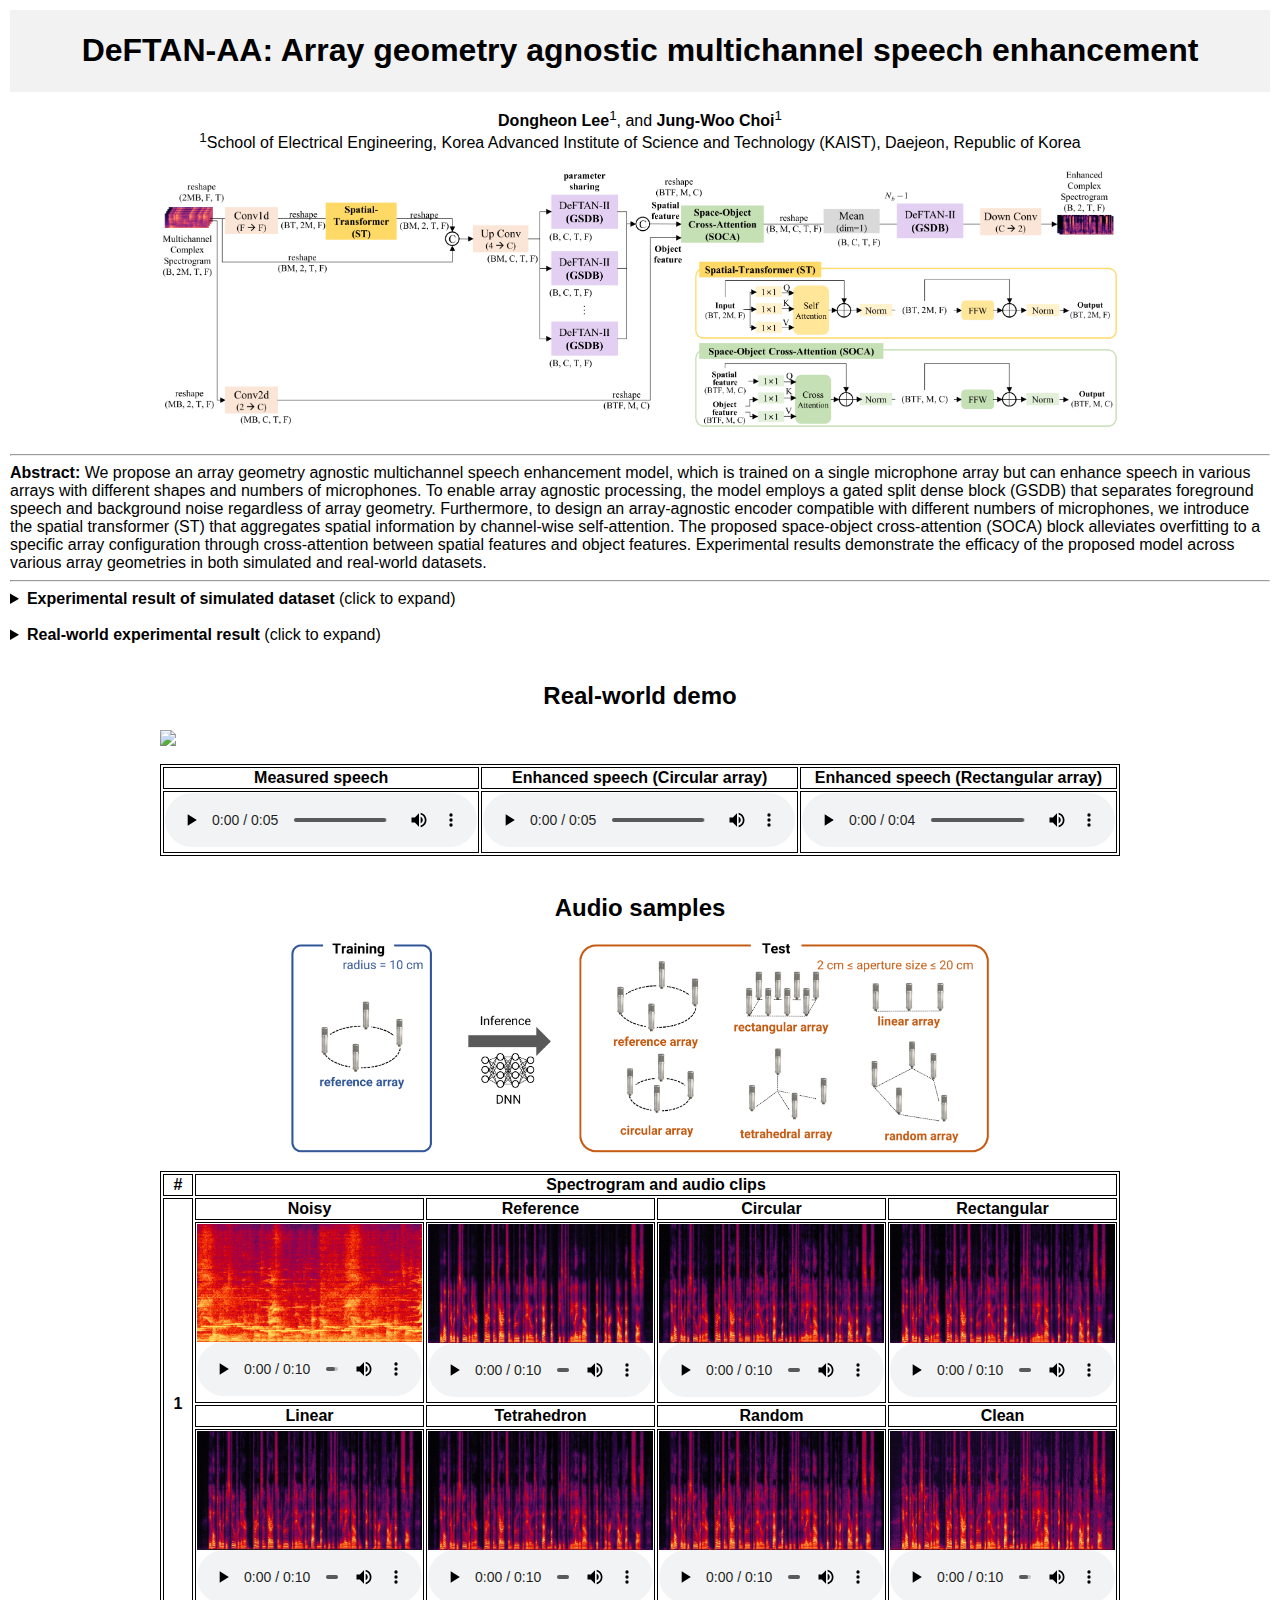
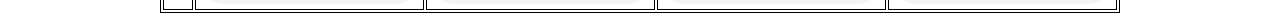
==== index.html @ da5bdc63 "Update index.html" ====
<!DOCTYPE html>
<html lang="en">

<head>
    <meta charset="UTF-8">
    <meta name="viewport" content="width=device-width, initial-scale=1.0">
    <title>Array geometry agnostic multichannel speech enhancement</title>
    <style>
        body {
            font-family: 'Arial', sans-serif;
            margin: 10px;
        }
        header {
            text-align: center;
            padding: 1px;
            background-color: #f2f2f2;
        }
        .paper_figure img {
            width: 960px;
            display: block;
            margin: auto;
        }
        .result_table img {
            width: 960px;
            display: block;
            margin: auto;
        }
        .real_experiment img {
            width: 960px;
            display: block;
            margin: auto;
        }
        .demo img {
            width: 960px;
            display: block;
            margin: auto;
        }
        .simulated img {
            width: 720px;
            display: block;
            margin: auto;
        }
        .spectrogram img {
            height: 120px;
            display: block;
            margin: 0 auto;
        }
        .sample_imag img {
            width: 225px;
            display: block;
            margin: 0 auto;
        }
        .audio-control {
            text-align: center;
        }
    </style>
</head>

<body>
    <center>
        <header>
            <h1>DeFTAN-AA: Array geometry agnostic <be> multichannel speech enhancement</h1>
        </header>
        <p>
            <b>Dongheon Lee</b><sup>1</sup>, and <b>Jung-Woo Choi</b><sup>1</sup><br>
            <sup>1</sup>School of Electrical Engineering, Korea Advanced Institute of Science and Technology (KAIST),
            Daejeon, Republic of Korea
        </p>
    </center>
    <left>
        <tr>
            <td>
                <div class="paper_figure">
                    <img src="src/fig/overview.png" alt="overview"><br>
                </div>

                <hr>
                <b>Abstract:</b> We propose an array geometry agnostic multichannel speech enhancement model, which is trained on a single microphone array but can enhance speech in various arrays with different shapes and numbers of microphones. To enable array agnostic processing, the model employs a gated split dense block (GSDB) that separates foreground speech and background noise regardless of array geometry. Furthermore, to design an array-agnostic encoder compatible with different numbers of microphones, we introduce the spatial transformer (ST) that aggregates spatial information by channel-wise self-attention. The proposed space-object cross-attention (SOCA) block alleviates overfitting to a specific array configuration through cross-attention between spatial features and object features. Experimental results demonstrate the efficacy of the proposed model across various array geometries in both simulated and real-world datasets.                     <br>

                <hr>
                <details>
                <br>
                <summary><strong>Experimental result of simulated dataset</strong> (click to expand) </summary>
                <div class="result_table">
                    <img src = "src/fig/sim_results.PNG"> <br>
                </div>
                </details>
                <br>
                
                <details>
                <br>
                <summary><strong>Real-world experimental result</strong> (click to expand) </summary>
                <div class="real_experiment">
                    <img src = "src/fig/Real_exp.png"> <br>
                </div>
                </details>
            </td>
        </tr>
    </left>
    <center>
        <tr>
            <td>
                <br>
                <h2>Real-world demo</h2>
                <div class="demo">
                    <img src = "src/fig/Demo.png"> <br>
                    <table style="width: 960px; max-width: 100%; border: 1px solid black;">
                        <tr>
                            <th style="border: 1px solid black; width: 320px;">Measured speech</th>
                            <th style="border: 1px solid black; width: 320px;">Enhanced speech (Circular array)</th>
                            <th style="border: 1px solid black; width: 320px;">Enhanced speech (Rectangular array)</th>
                        </tr>
                        <tr>
                            <td style="text-align: center; border: 1px solid black;"><audio controls style="width: 100%;"><source src="src/audio/real/real_noisy.wav" type="audio/wav"></audio></td>
                            <td style="text-align: center; border: 1px solid black;"><audio controls style="width: 100%;"><source src="src/audio/real/enhanced_circular.wav" type="audio/wav"></audio></td>
                            <td style="text-align: center; border: 1px solid black;"><audio controls style="width: 100%;"><source src="src/audio/real/enhanced_rectangular.wav" type="audio/wav"></audio></td>
                        </tr>
                    </table>
                </div>
                <br>
                <h2>Audio samples</h2>
                <div class="simulated">
                    <img src = "src/fig/Dataset.png"> <br>
                    <table style="width: 960px; max-width: 100%; border: 1px solid black;">
                        <tr>
                            <th style="border: 1px solid black; width: 60px;">#</th>
                            <th style="border: 1px solid black; width: 225px;" colspan="4">Spectrogram and audio clips</th>                           
                        </tr>
                        <tr>
                            <th style="border: 1px solid black; width: 60px;" rowspan="4">1</th>
                            <th style="border: 1px solid black; width: 225px;">Noisy</th>
                            <th style="border: 1px solid black; width: 225px;">Reference</th>
                            <th style="border: 1px solid black; width: 225px;">Circular</th>
                            <th style="border: 1px solid black; width: 225px;">Rectangular</th>
                        </tr>
                        <tr>
                            <td style="text-align: center; border: 1px solid black;"><div class="sample_imag"><img src="src/fig/clip1/noisy_audio_reference.PNG"><audio controls style="width: 100%;"><source src="src/audio/clip1/noisy_audio_reference.wav" type="audio/wav"></audio></div></td>
                            <td style="text-align: center; border: 1px solid black;"><div class="sample_imag"><img src="src/fig/clip1/noisy_audio_reference_enhanced.PNG"><audio controls style="width: 100%;"><source src="src/audio/clip1/noisy_audio_reference_enhanced.wav" type="audio/wav"></audio></div></td>
                            <td style="text-align: center; border: 1px solid black;"><div class="sample_imag"><img src="src/fig/clip1/noisy_audio_circular_enhanced.PNG"><audio controls style="width: 100%;"><source src="src/audio/clip1/noisy_audio_circular_enhanced.wav" type="audio/wav"></audio></div></td>
                            <td style="text-align: center; border: 1px solid black;"><div class="sample_imag"><img src="src/fig/clip1/noisy_audio_rectangular_enhanced.PNG"><audio controls style="width: 100%;"><source src="src/audio/clip1/noisy_audio_rectangular_enhanced.wav" type="audio/wav"></audio></div></td>
                        </tr>
                        <tr>
                            <th style="border: 1px solid black; width: 225px;">Linear</th>
                            <th style="border: 1px solid black; width: 225px;">Tetrahedron</th>
                            <th style="border: 1px solid black; width: 225px;">Random</th>
                            <th style="border: 1px solid black; width: 225px;">Clean</th>
                        </tr>
                        <tr>
                            <td style="text-align: center; border: 1px solid black;"><div class="sample_imag"><img src="src/fig/clip1/noisy_audio_linear_enhanced.PNG"><audio controls style="width: 100%;"><source src="src/audio/clip1/noisy_audio_linear_enhanced.wav" type="audio/wav"></audio></div></td>
                            <td style="text-align: center; border: 1px solid black;"><div class="sample_imag"><img src="src/fig/clip1/noisy_audio_tetrahedron_enhanced.PNG"><audio controls style="width: 100%;"><source src="src/audio/clip1/noisy_audio_tetrahedron_enhanced.wav" type="audio/wav"></audio></div></td>
                            <td style="text-align: center; border: 1px solid black;"><div class="sample_imag"><img src="src/fig/clip1/noisy_audio_random_enhanced.PNG"><audio controls style="width: 100%;"><source src="src/audio/clip1/noisy_audio_random_enhanced.wav" type="audio/wav"></audio></div></td>
                            <td style="text-align: center; border: 1px solid black;"><div class="sample_imag"><img src="src/fig/clip1/clean_audio.PNG"><audio controls style="width: 100%;"><source src="src/audio/clip1/clean_audio.wav" type="audio/wav"></audio></div></td>
                        </tr>
                    </table>
                </div>
            </td>
        </tr>
    </center>
</body>

</html>
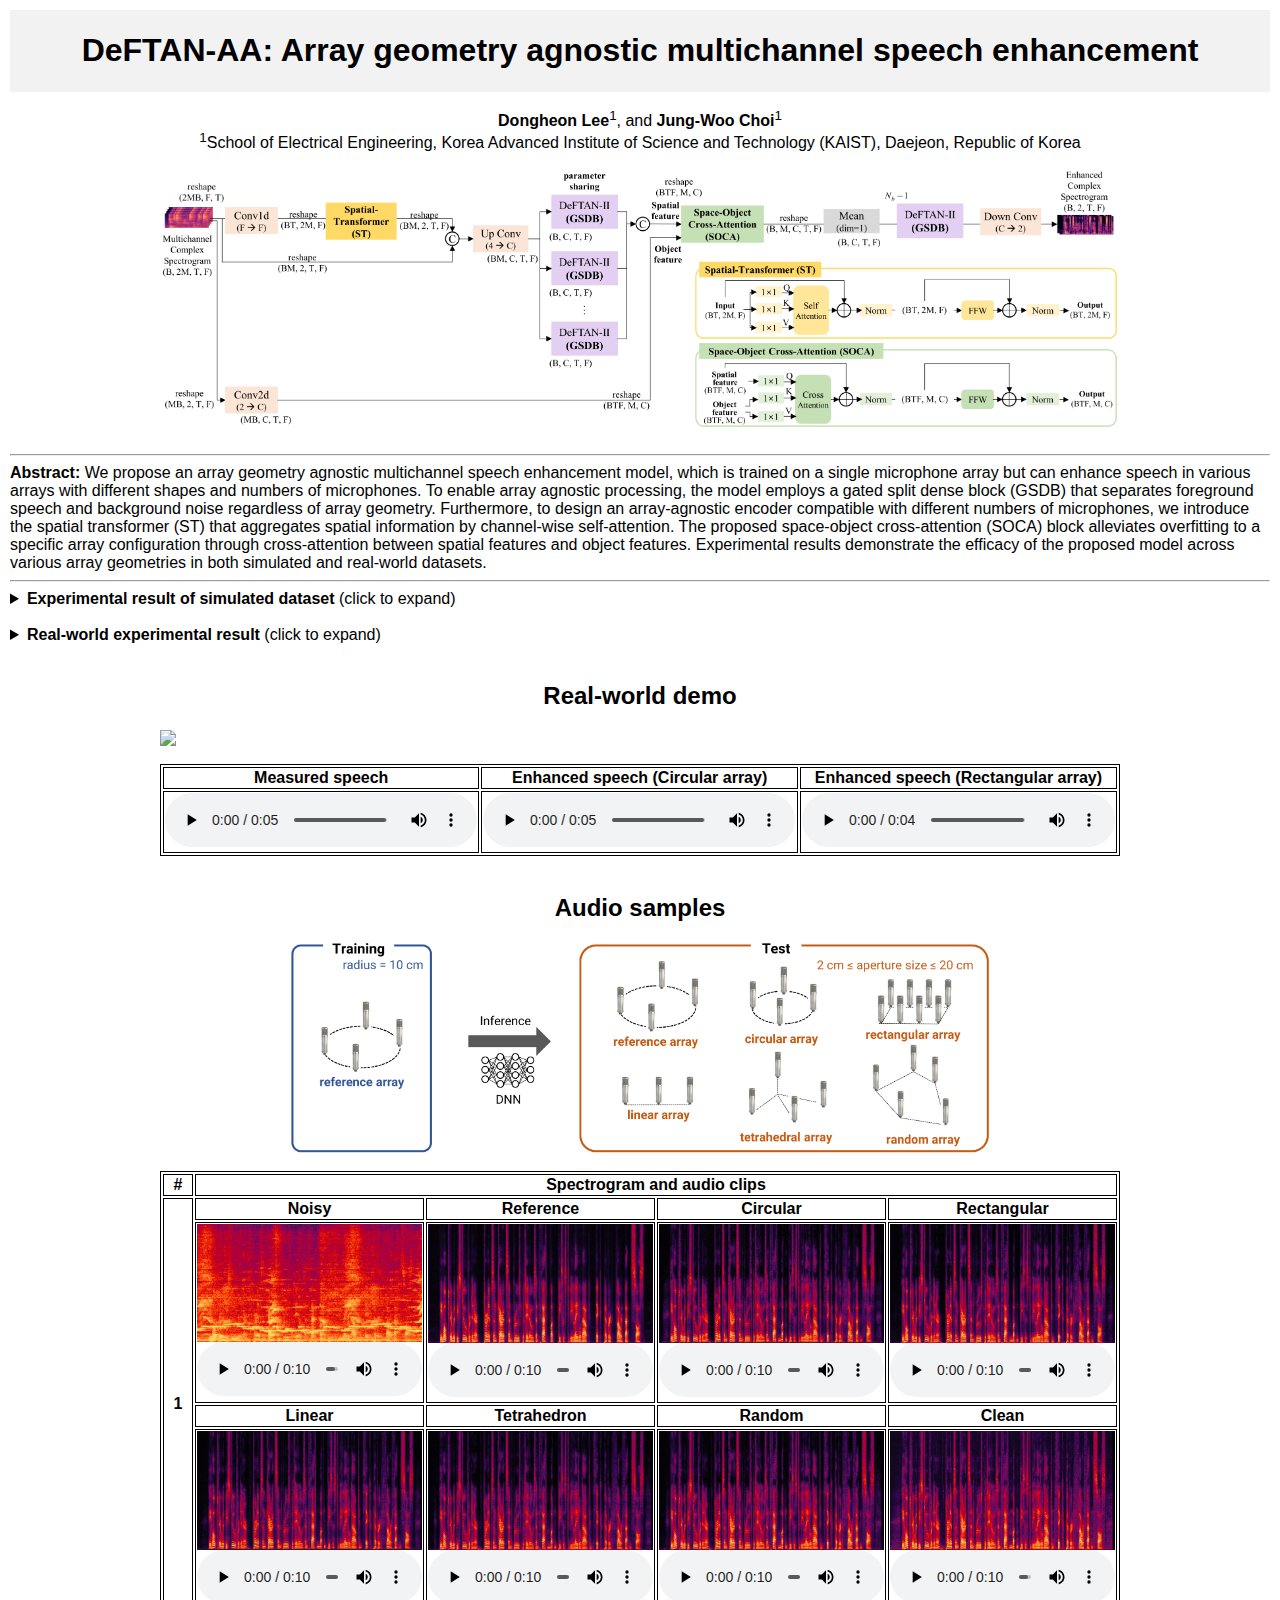
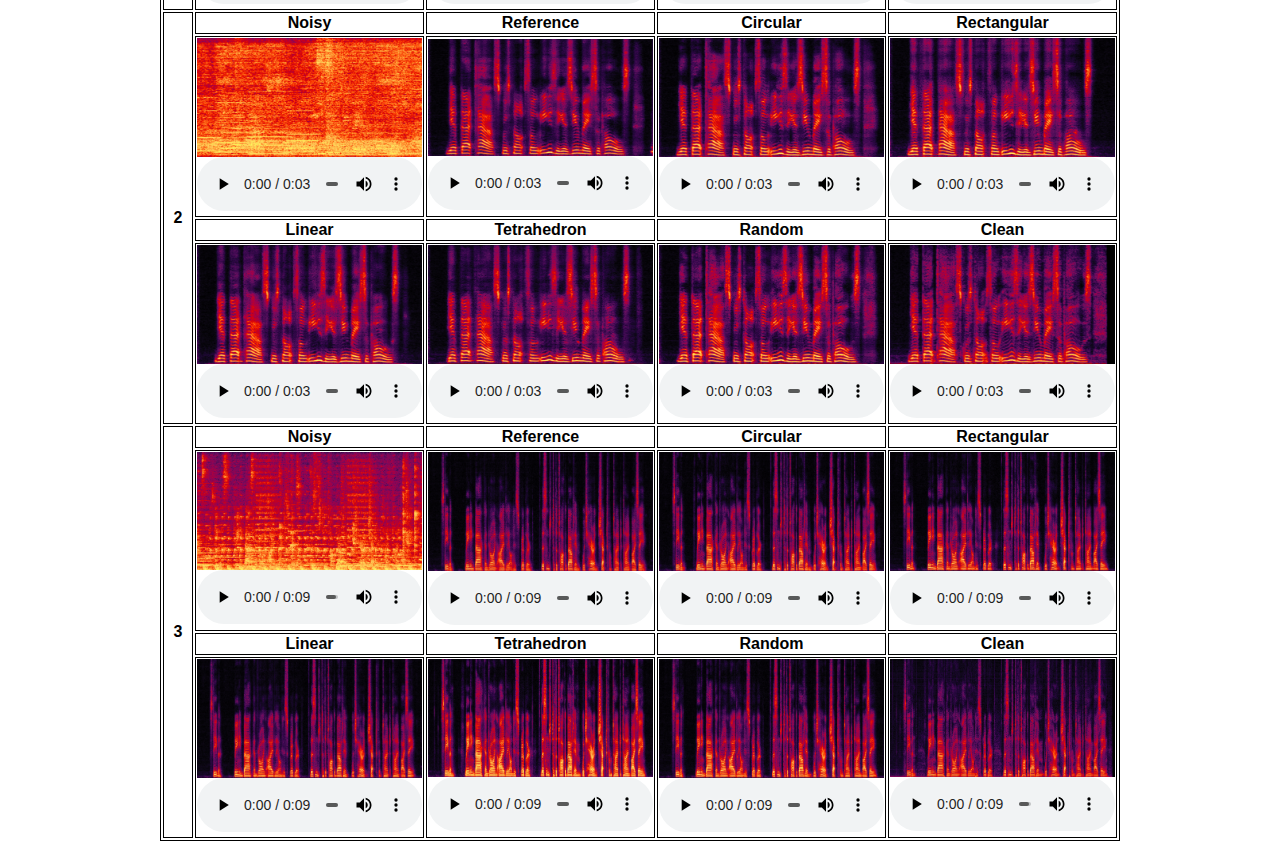
==== commit 4862c144: "Update index.html" ====
--- a/index.html
+++ b/index.html
@@ -151,6 +151,58 @@
                             <td style="text-align: center; border: 1px solid black;"><div class="sample_imag"><img src="src/fig/clip1/noisy_audio_random_enhanced.PNG"><audio controls style="width: 100%;"><source src="src/audio/clip1/noisy_audio_random_enhanced.wav" type="audio/wav"></audio></div></td>
                             <td style="text-align: center; border: 1px solid black;"><div class="sample_imag"><img src="src/fig/clip1/clean_audio.PNG"><audio controls style="width: 100%;"><source src="src/audio/clip1/clean_audio.wav" type="audio/wav"></audio></div></td>
                         </tr>
+
+                        <tr>
+                            <th style="border: 1px solid black; width: 60px;" rowspan="4">2</th>
+                            <th style="border: 1px solid black; width: 225px;">Noisy</th>
+                            <th style="border: 1px solid black; width: 225px;">Reference</th>
+                            <th style="border: 1px solid black; width: 225px;">Circular</th>
+                            <th style="border: 1px solid black; width: 225px;">Rectangular</th>
+                        </tr>
+                        <tr>
+                            <td style="text-align: center; border: 1px solid black;"><div class="sample_imag"><img src="src/fig/clip2/noisy_audio_reference.PNG"><audio controls style="width: 100%;"><source src="src/audio/clip2/noisy_audio_reference.wav" type="audio/wav"></audio></div></td>
+                            <td style="text-align: center; border: 1px solid black;"><div class="sample_imag"><img src="src/fig/clip2/noisy_audio_reference_enhanced.PNG"><audio controls style="width: 100%;"><source src="src/audio/clip2/noisy_audio_reference_enhanced.wav" type="audio/wav"></audio></div></td>
+                            <td style="text-align: center; border: 1px solid black;"><div class="sample_imag"><img src="src/fig/clip2/noisy_audio_circular_enhanced.PNG"><audio controls style="width: 100%;"><source src="src/audio/clip2/noisy_audio_circular_enhanced.wav" type="audio/wav"></audio></div></td>
+                            <td style="text-align: center; border: 1px solid black;"><div class="sample_imag"><img src="src/fig/clip2/noisy_audio_rectangular_enhanced.PNG"><audio controls style="width: 100%;"><source src="src/audio/clip2/noisy_audio_rectangular_enhanced.wav" type="audio/wav"></audio></div></td>
+                        </tr>
+                        <tr>
+                            <th style="border: 1px solid black; width: 225px;">Linear</th>
+                            <th style="border: 1px solid black; width: 225px;">Tetrahedron</th>
+                            <th style="border: 1px solid black; width: 225px;">Random</th>
+                            <th style="border: 1px solid black; width: 225px;">Clean</th>
+                        </tr>
+                        <tr>
+                            <td style="text-align: center; border: 1px solid black;"><div class="sample_imag"><img src="src/fig/clip2/noisy_audio_linear_enhanced.PNG"><audio controls style="width: 100%;"><source src="src/audio/clip2/noisy_audio_linear_enhanced.wav" type="audio/wav"></audio></div></td>
+                            <td style="text-align: center; border: 1px solid black;"><div class="sample_imag"><img src="src/fig/clip2/noisy_audio_tetrahedron_enhanced.PNG"><audio controls style="width: 100%;"><source src="src/audio/clip2/noisy_audio_tetrahedron_enhanced.wav" type="audio/wav"></audio></div></td>
+                            <td style="text-align: center; border: 1px solid black;"><div class="sample_imag"><img src="src/fig/clip2/noisy_audio_random_enhanced.PNG"><audio controls style="width: 100%;"><source src="src/audio/clip2/noisy_audio_random_enhanced.wav" type="audio/wav"></audio></div></td>
+                            <td style="text-align: center; border: 1px solid black;"><div class="sample_imag"><img src="src/fig/clip2/clean_audio.PNG"><audio controls style="width: 100%;"><source src="src/audio/clip2/clean_audio.wav" type="audio/wav"></audio></div></td>
+                        </tr>
+
+                        <tr>
+                            <th style="border: 1px solid black; width: 60px;" rowspan="4">3</th>
+                            <th style="border: 1px solid black; width: 225px;">Noisy</th>
+                            <th style="border: 1px solid black; width: 225px;">Reference</th>
+                            <th style="border: 1px solid black; width: 225px;">Circular</th>
+                            <th style="border: 1px solid black; width: 225px;">Rectangular</th>
+                        </tr>
+                        <tr>
+                            <td style="text-align: center; border: 1px solid black;"><div class="sample_imag"><img src="src/fig/clip3/noisy_audio_reference.PNG"><audio controls style="width: 100%;"><source src="src/audio/clip3/noisy_audio_reference.wav" type="audio/wav"></audio></div></td>
+                            <td style="text-align: center; border: 1px solid black;"><div class="sample_imag"><img src="src/fig/clip3/noisy_audio_reference_enhanced.PNG"><audio controls style="width: 100%;"><source src="src/audio/clip3/noisy_audio_reference_enhanced.wav" type="audio/wav"></audio></div></td>
+                            <td style="text-align: center; border: 1px solid black;"><div class="sample_imag"><img src="src/fig/clip3/noisy_audio_circular_enhanced.PNG"><audio controls style="width: 100%;"><source src="src/audio/clip3/noisy_audio_circular_enhanced.wav" type="audio/wav"></audio></div></td>
+                            <td style="text-align: center; border: 1px solid black;"><div class="sample_imag"><img src="src/fig/clip3/noisy_audio_rectangular_enhanced.PNG"><audio controls style="width: 100%;"><source src="src/audio/clip3/noisy_audio_rectangular_enhanced.wav" type="audio/wav"></audio></div></td>
+                        </tr>
+                        <tr>
+                            <th style="border: 1px solid black; width: 225px;">Linear</th>
+                            <th style="border: 1px solid black; width: 225px;">Tetrahedron</th>
+                            <th style="border: 1px solid black; width: 225px;">Random</th>
+                            <th style="border: 1px solid black; width: 225px;">Clean</th>
+                        </tr>
+                        <tr>
+                            <td style="text-align: center; border: 1px solid black;"><div class="sample_imag"><img src="src/fig/clip3/noisy_audio_linear_enhanced.PNG"><audio controls style="width: 100%;"><source src="src/audio/clip3/noisy_audio_linear_enhanced.wav" type="audio/wav"></audio></div></td>
+                            <td style="text-align: center; border: 1px solid black;"><div class="sample_imag"><img src="src/fig/clip3/noisy_audio_tetrahedron_enhanced.PNG"><audio controls style="width: 100%;"><source src="src/audio/clip3/noisy_audio_tetrahedron_enhanced.wav" type="audio/wav"></audio></div></td>
+                            <td style="text-align: center; border: 1px solid black;"><div class="sample_imag"><img src="src/fig/clip3/noisy_audio_random_enhanced.PNG"><audio controls style="width: 100%;"><source src="src/audio/clip3/noisy_audio_random_enhanced.wav" type="audio/wav"></audio></div></td>
+                            <td style="text-align: center; border: 1px solid black;"><div class="sample_imag"><img src="src/fig/clip3/clean_audio.PNG"><audio controls style="width: 100%;"><source src="src/audio/clip3/clean_audio.wav" type="audio/wav"></audio></div></td>
+                        </tr>
                     </table>
                 </div>
             </td>
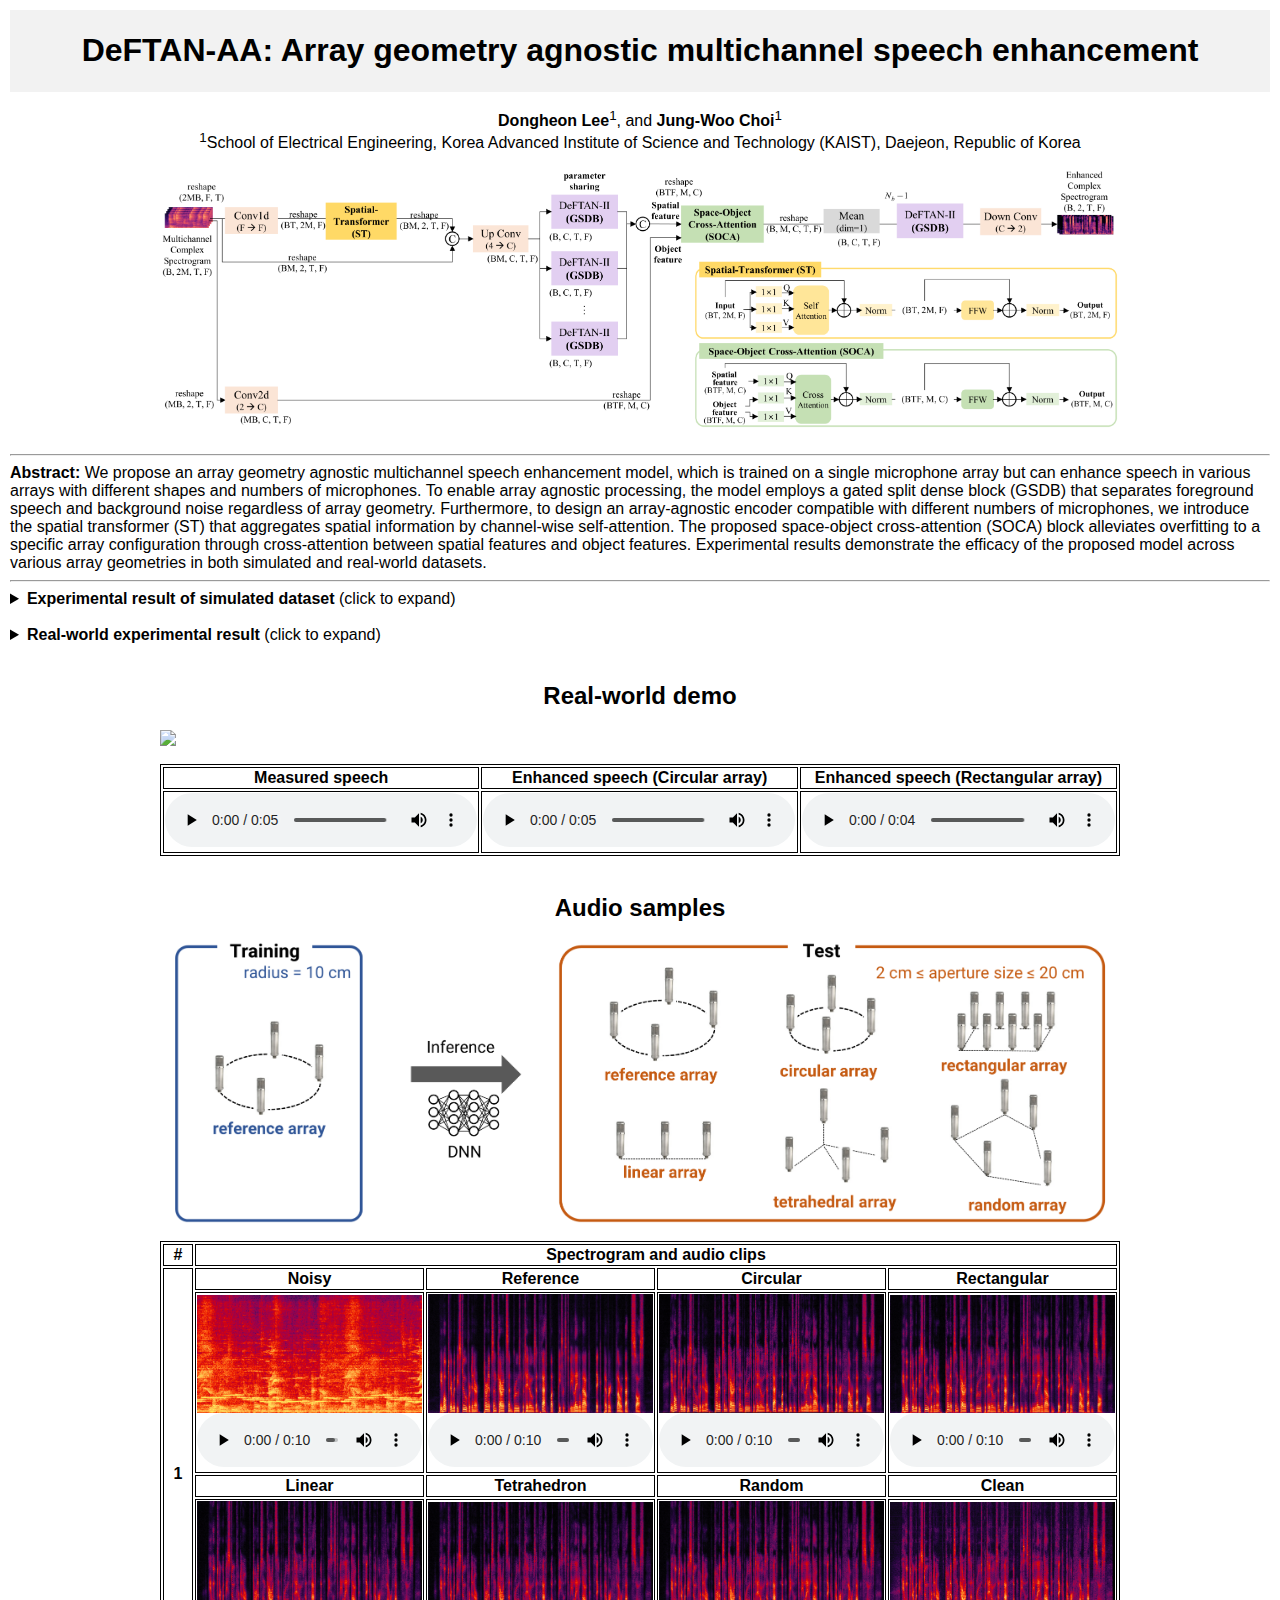
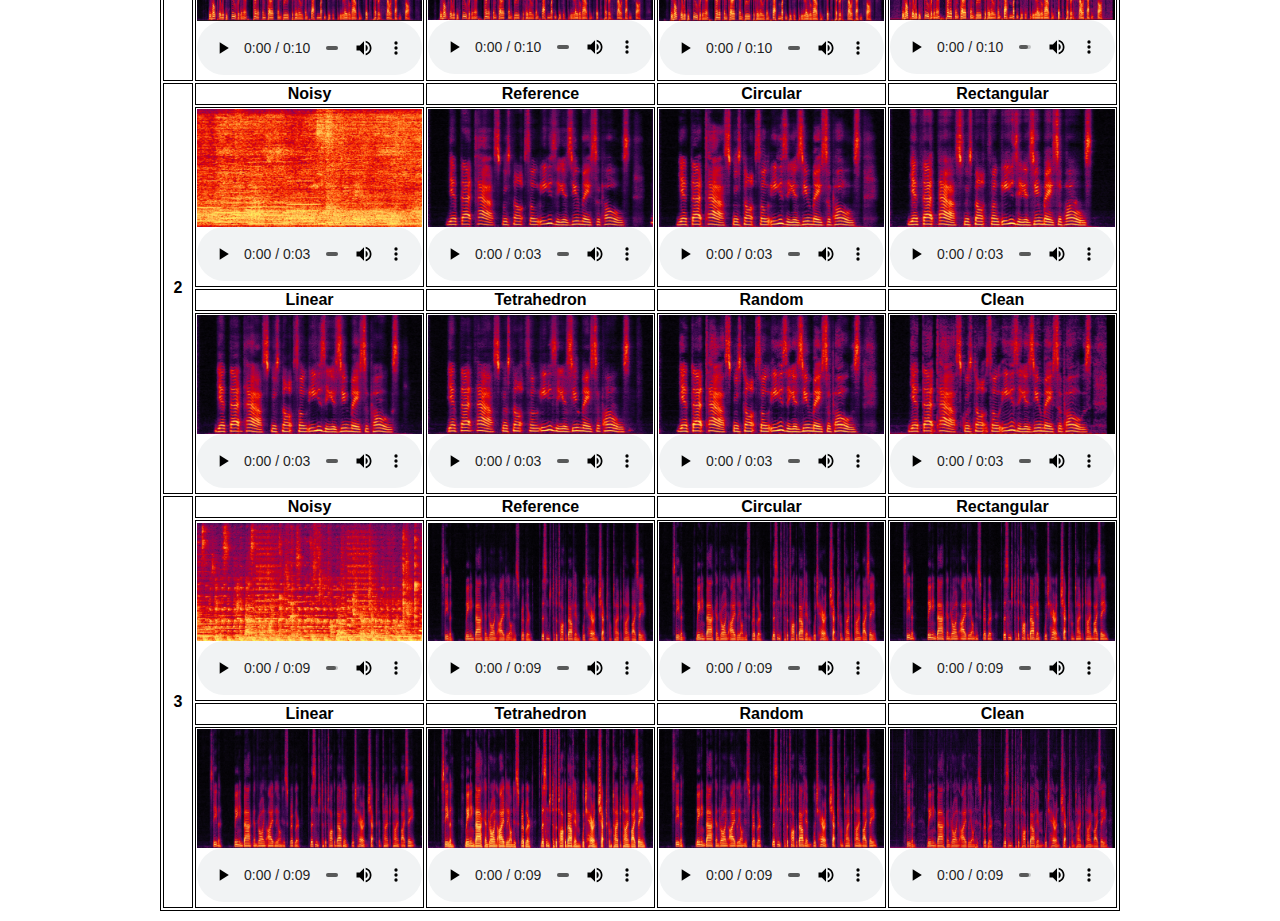
==== commit 22dd619b: "Update index.html" ====
--- a/index.html
+++ b/index.html
@@ -36,7 +36,7 @@
             margin: auto;
         }
         .simulated img {
-            width: 720px;
+            width: 960px;
             display: block;
             margin: auto;
         }
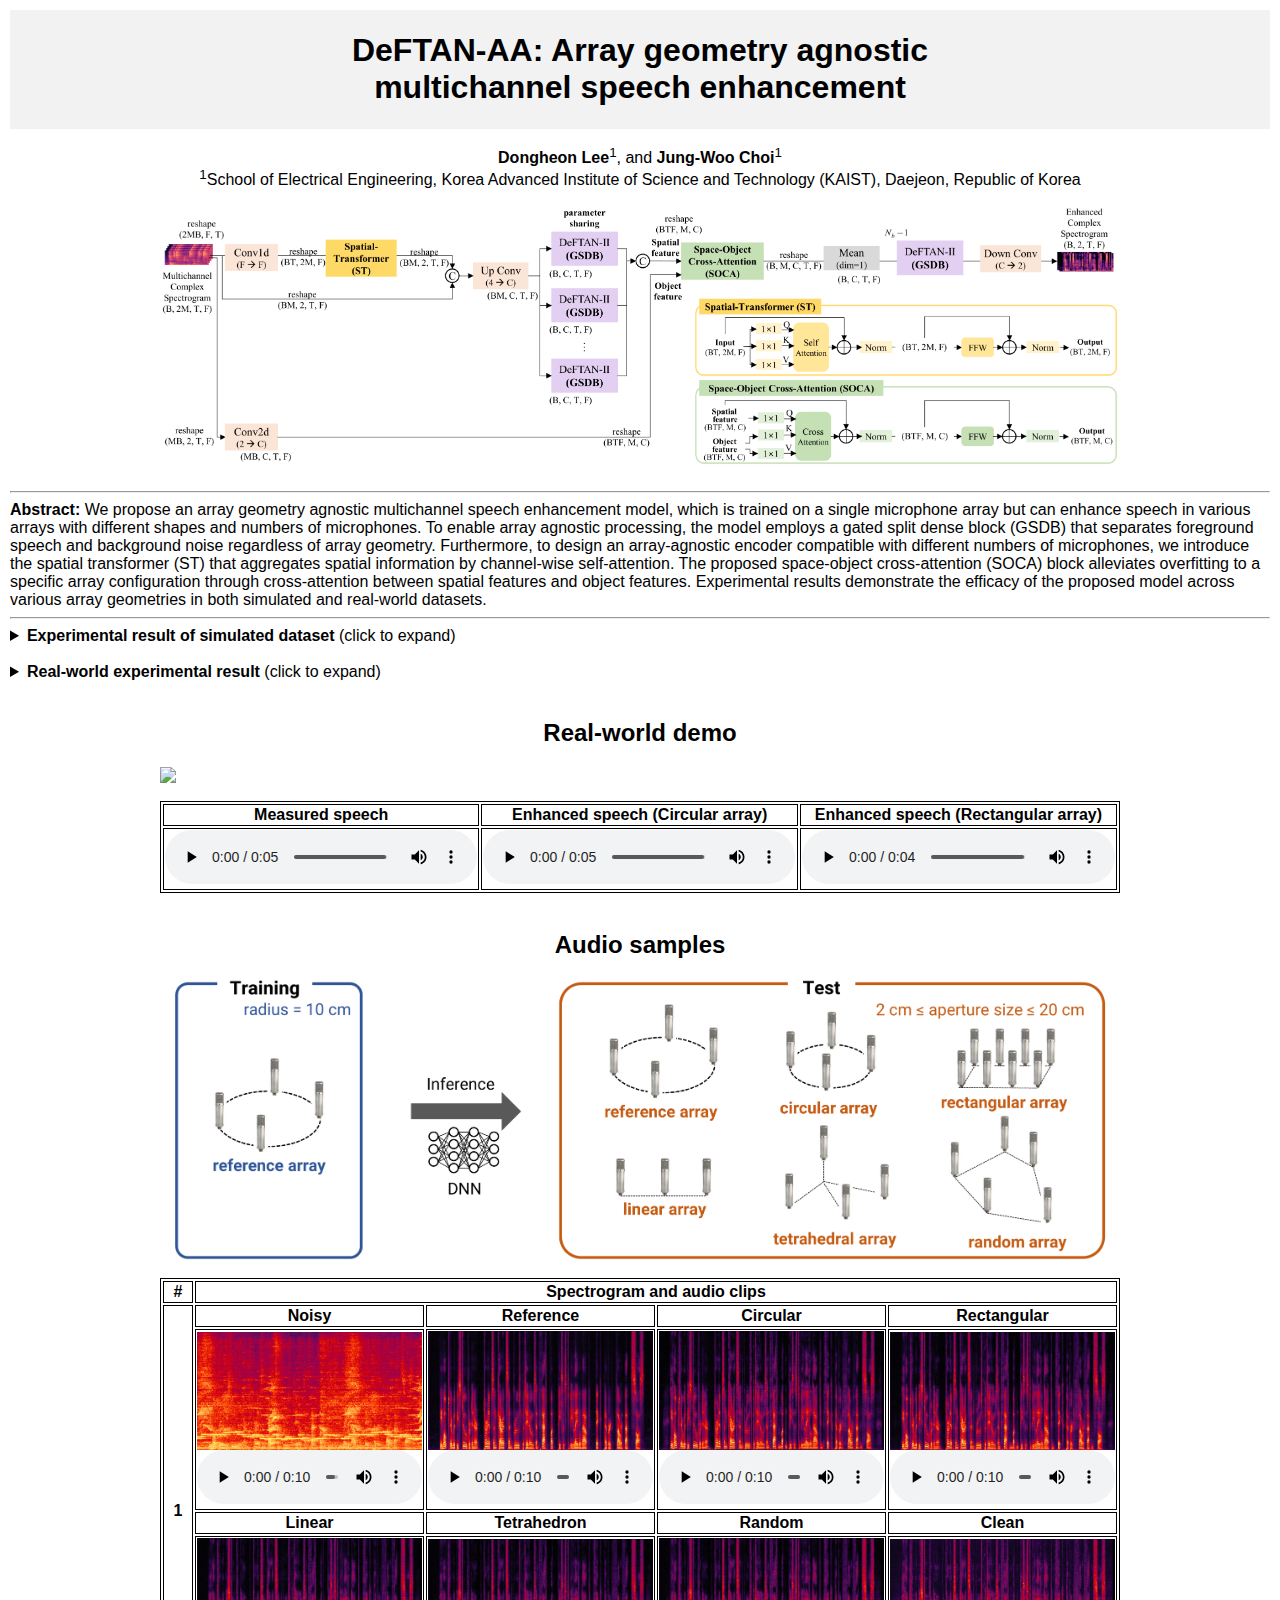
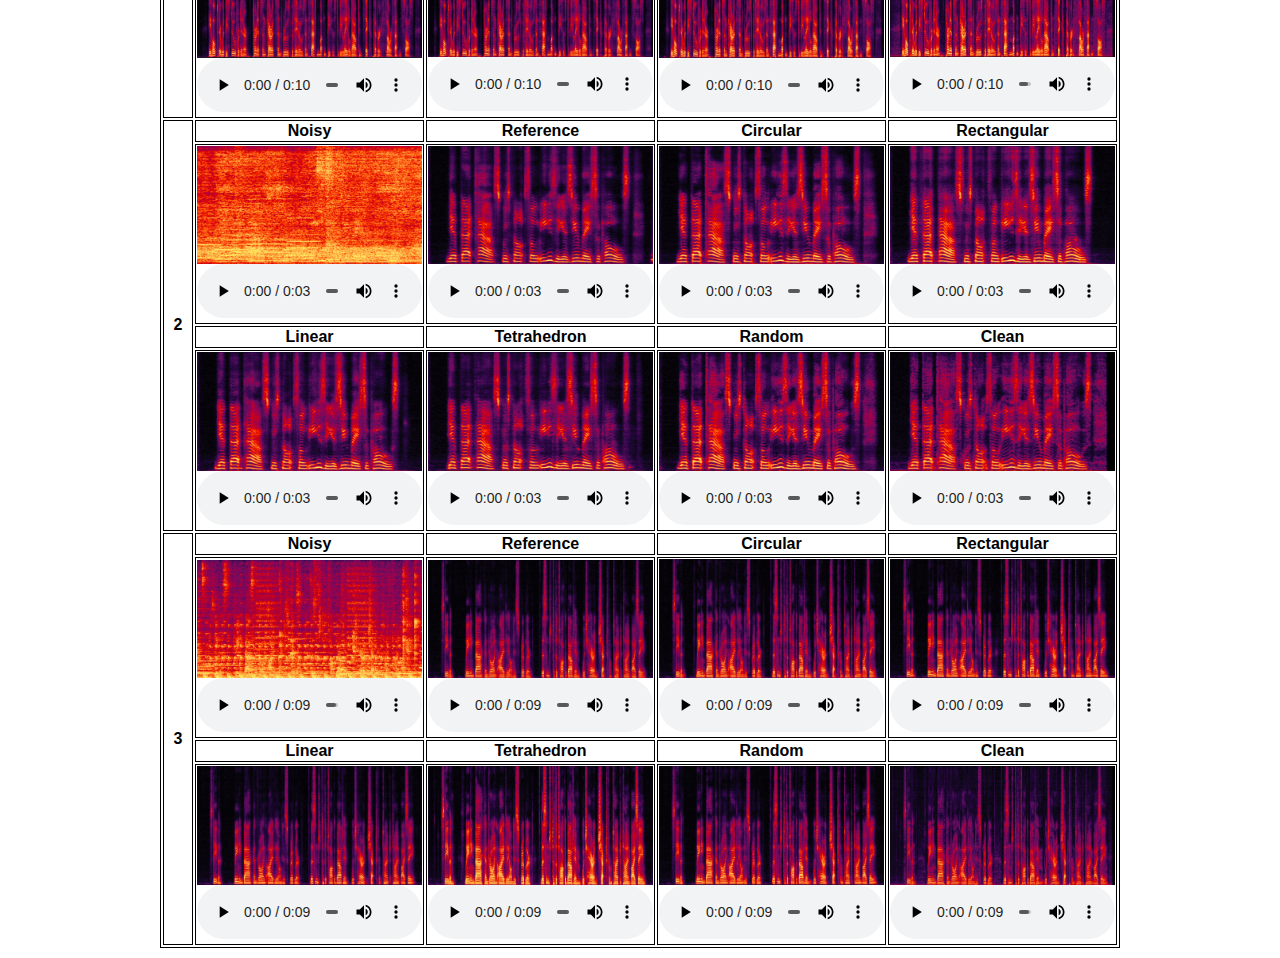
==== commit 69c67e2c: "Update index.html" ====
--- a/index.html
+++ b/index.html
@@ -59,7 +59,7 @@
 <body>
     <center>
         <header>
-            <h1>DeFTAN-AA: Array geometry agnostic <be> multichannel speech enhancement</h1>
+            <h1>DeFTAN-AA: Array geometry agnostic <br> multichannel speech enhancement</h1>
         </header>
         <p>
             <b>Dongheon Lee</b><sup>1</sup>, and <b>Jung-Woo Choi</b><sup>1</sup><br>
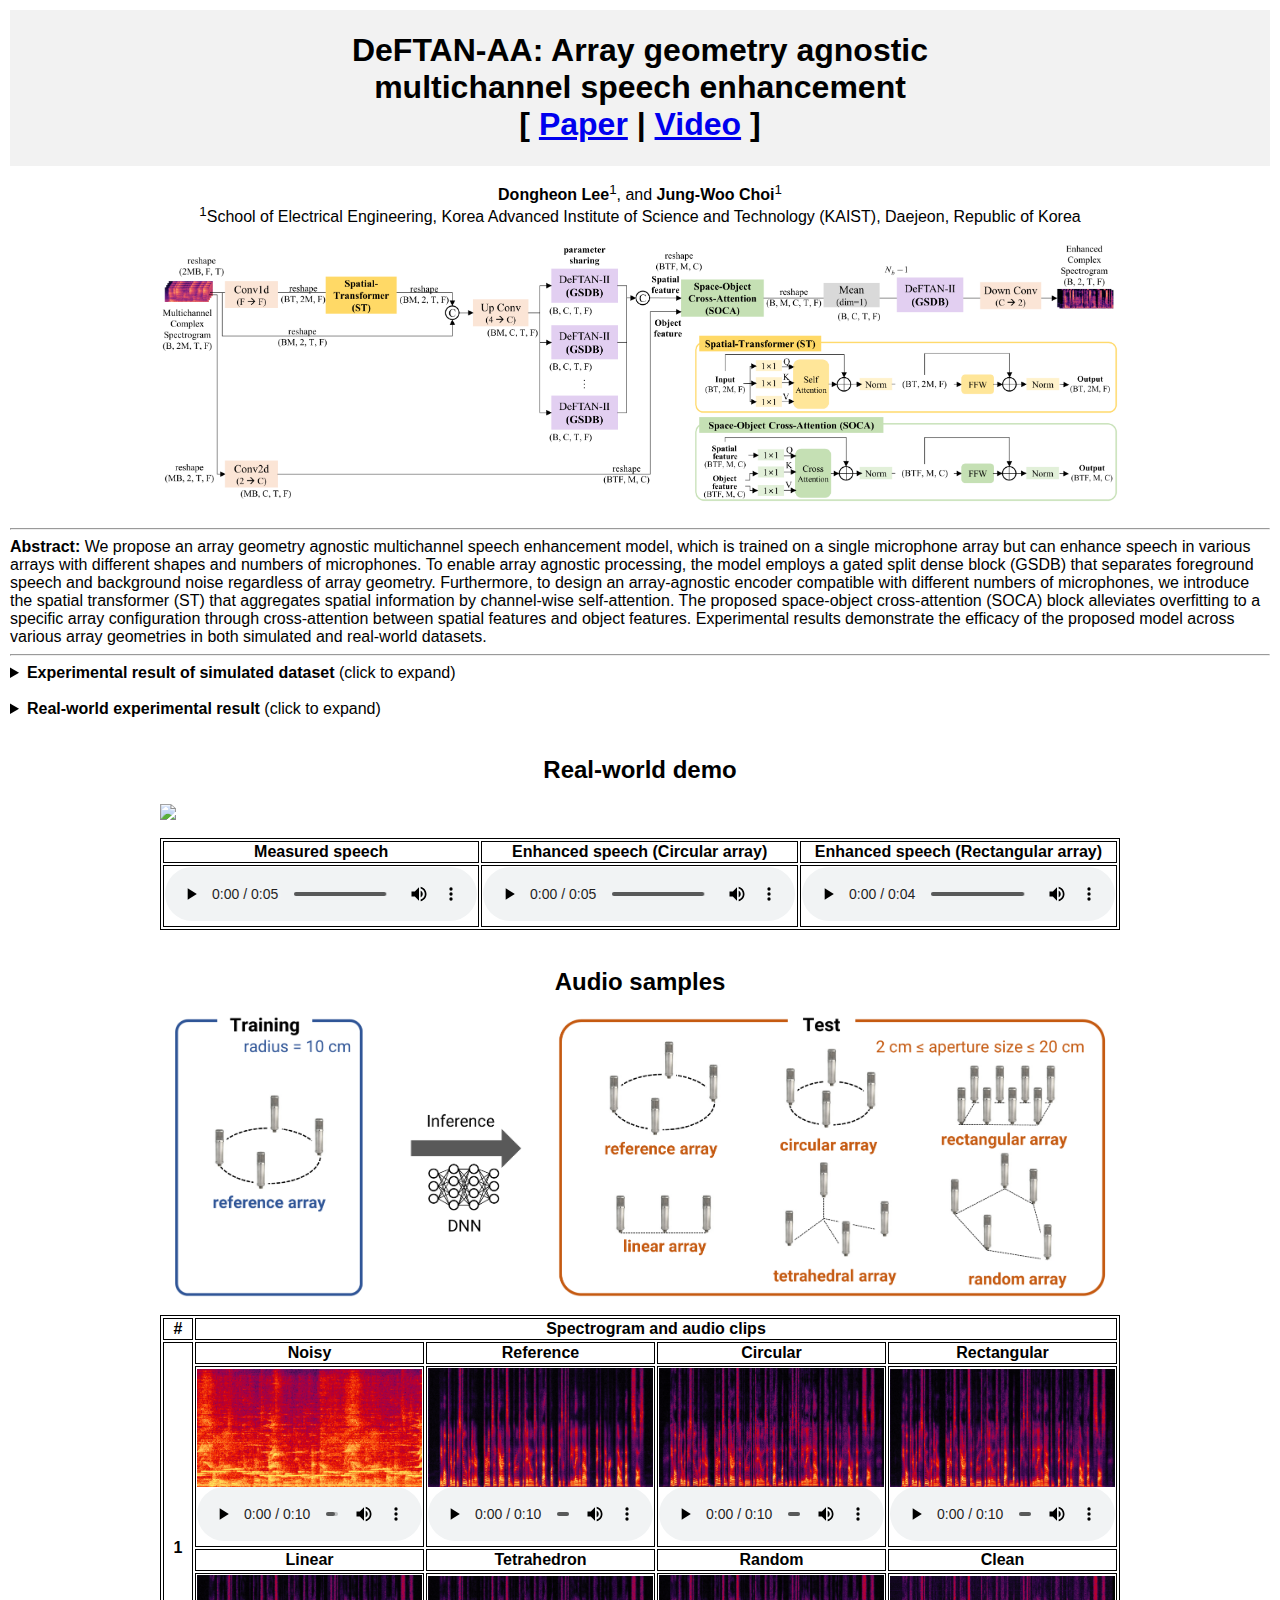
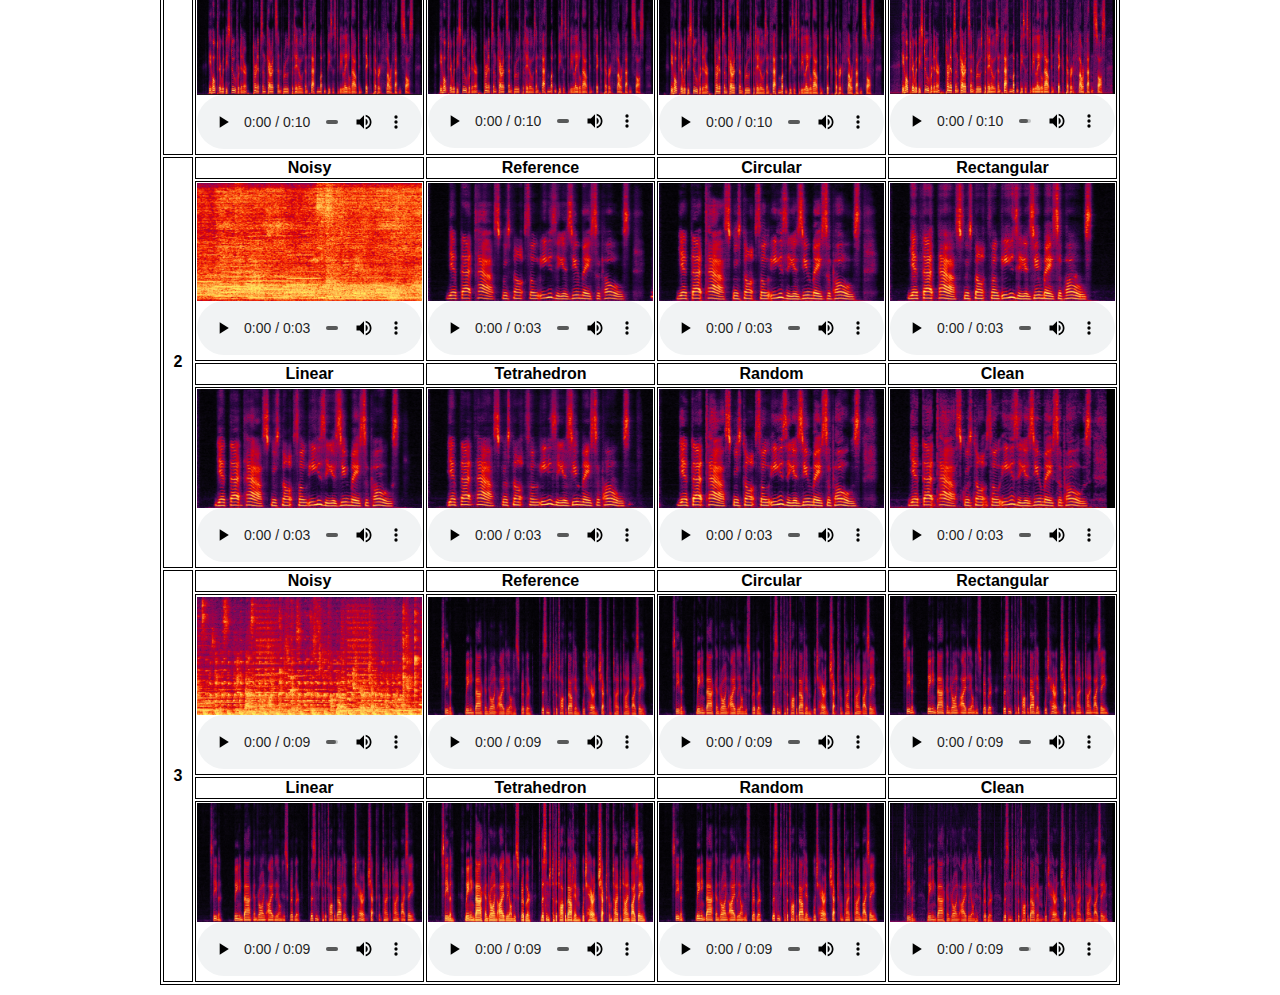
==== commit 52a38dbc: "Update index.html" ====
--- a/index.html
+++ b/index.html
@@ -59,7 +59,9 @@
 <body>
     <center>
         <header>
-            <h1>DeFTAN-AA: Array geometry agnostic <br> multichannel speech enhancement</h1>
+            <h1>DeFTAN-AA: Array geometry agnostic <br> multichannel speech enhancement<br>[ <a href="https://drive.google.com/file/d/1V-At97d8S8PyoD66rHIKIe-IcG5KpiN_/view?usp=drive_link"
+                    target="_blank">Paper</a> | <a href="https://drive.google.com/file/d/1V-At97d8S8PyoD66rHIKIe-IcG5KpiN_/view?usp=drive_link"
+                    target="_blank">Video</a> ]</h1>
         </header>
         <p>
             <b>Dongheon Lee</b><sup>1</sup>, and <b>Jung-Woo Choi</b><sup>1</sup><br>
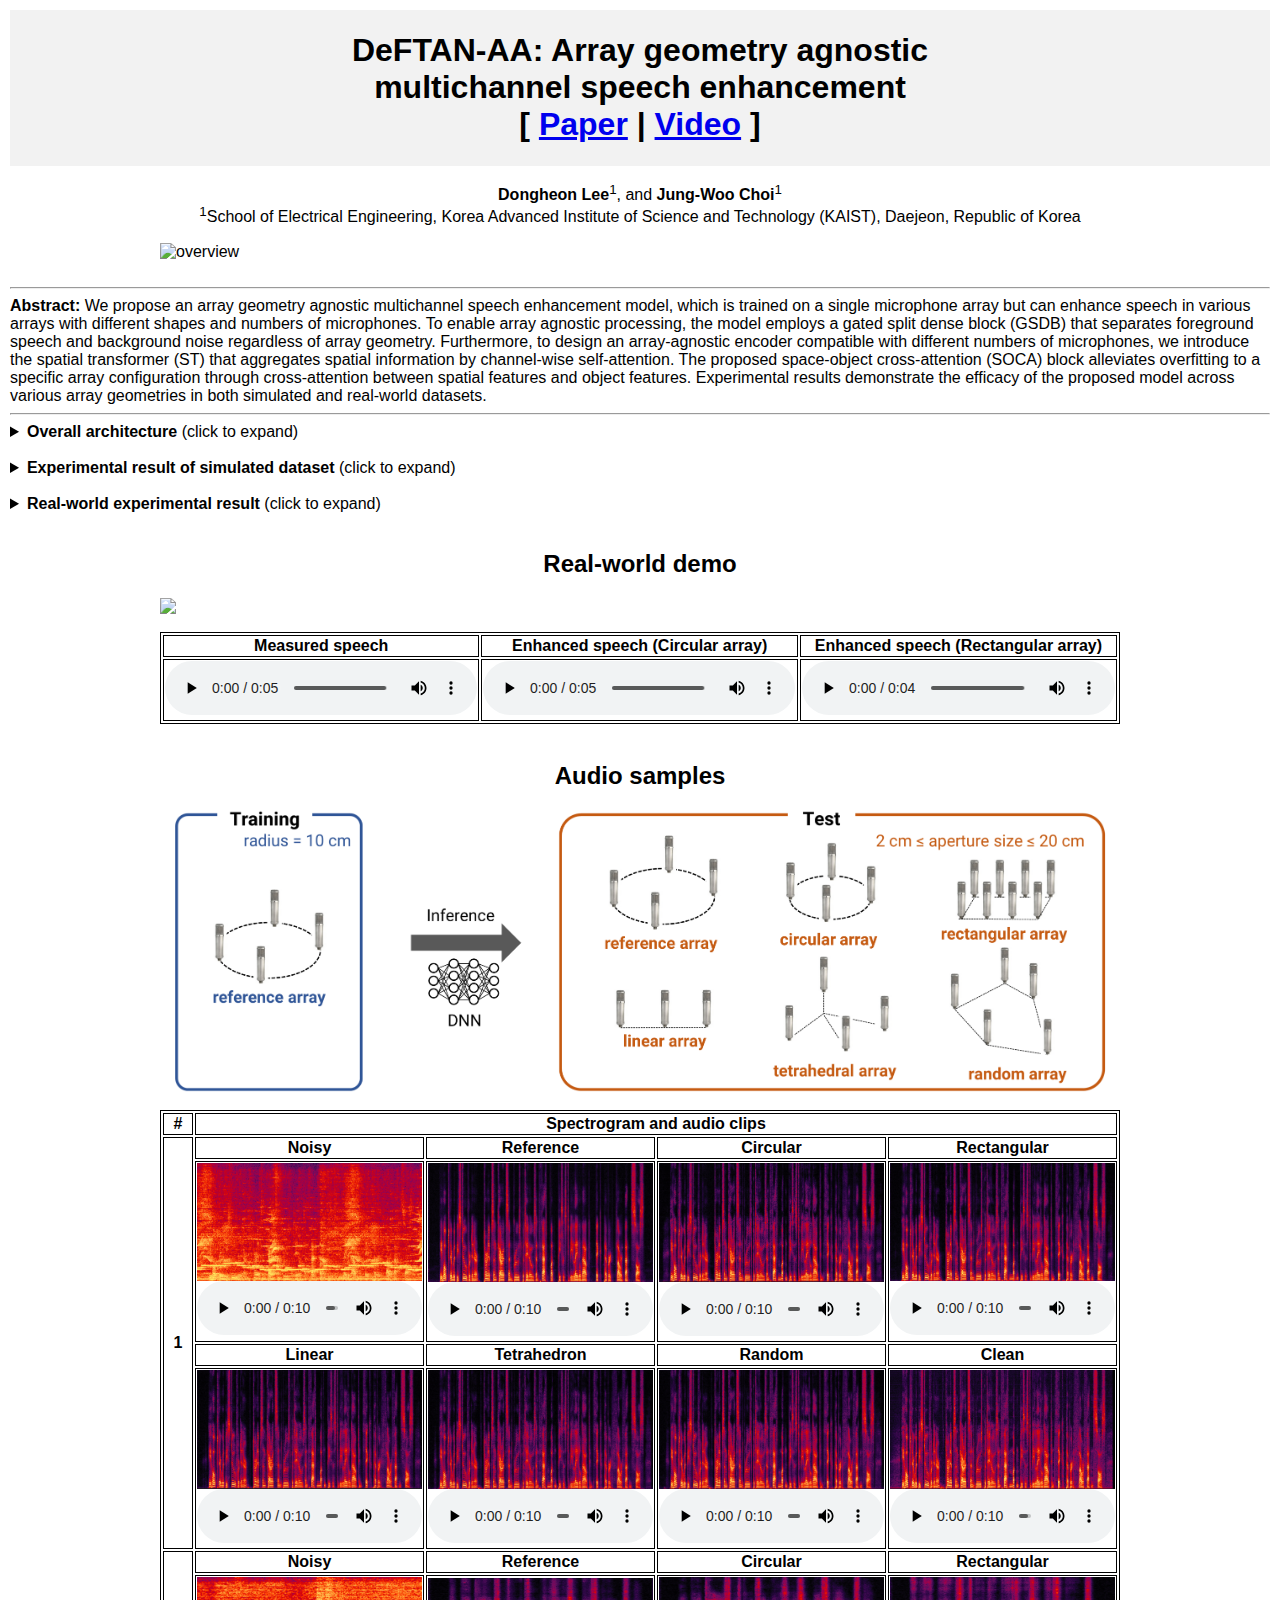
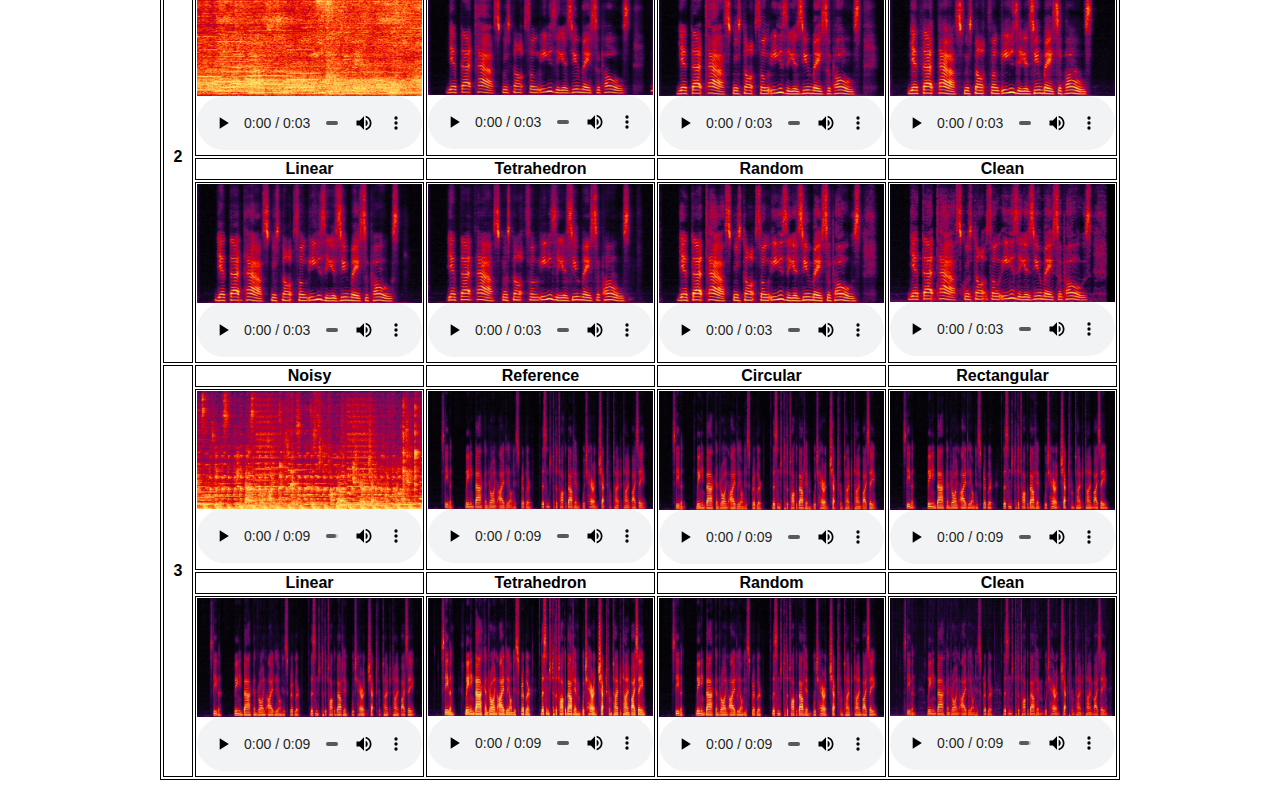
==== commit d6e65665: "Update index.html" ====
--- a/index.html
+++ b/index.html
@@ -73,13 +73,22 @@
         <tr>
             <td>
                 <div class="paper_figure">
-                    <img src="src/fig/overview.png" alt="overview"><br>
+                    <img src="src/fig/Diagram.png" alt="overview"><br>
                 </div>
 
                 <hr>
                 <b>Abstract:</b> We propose an array geometry agnostic multichannel speech enhancement model, which is trained on a single microphone array but can enhance speech in various arrays with different shapes and numbers of microphones. To enable array agnostic processing, the model employs a gated split dense block (GSDB) that separates foreground speech and background noise regardless of array geometry. Furthermore, to design an array-agnostic encoder compatible with different numbers of microphones, we introduce the spatial transformer (ST) that aggregates spatial information by channel-wise self-attention. The proposed space-object cross-attention (SOCA) block alleviates overfitting to a specific array configuration through cross-attention between spatial features and object features. Experimental results demonstrate the efficacy of the proposed model across various array geometries in both simulated and real-world datasets.                     <br>
 
                 <hr>
+                <details>
+                <br>
+                <summary><strong>Overall architecture</strong> (click to expand) </summary>
+                <div class="result_table">
+                    <img src = "src/fig/overview.png"> <br>
+                </div>
+                </details>
+                <br>
+                
                 <details>
                 <br>
                 <summary><strong>Experimental result of simulated dataset</strong> (click to expand) </summary>
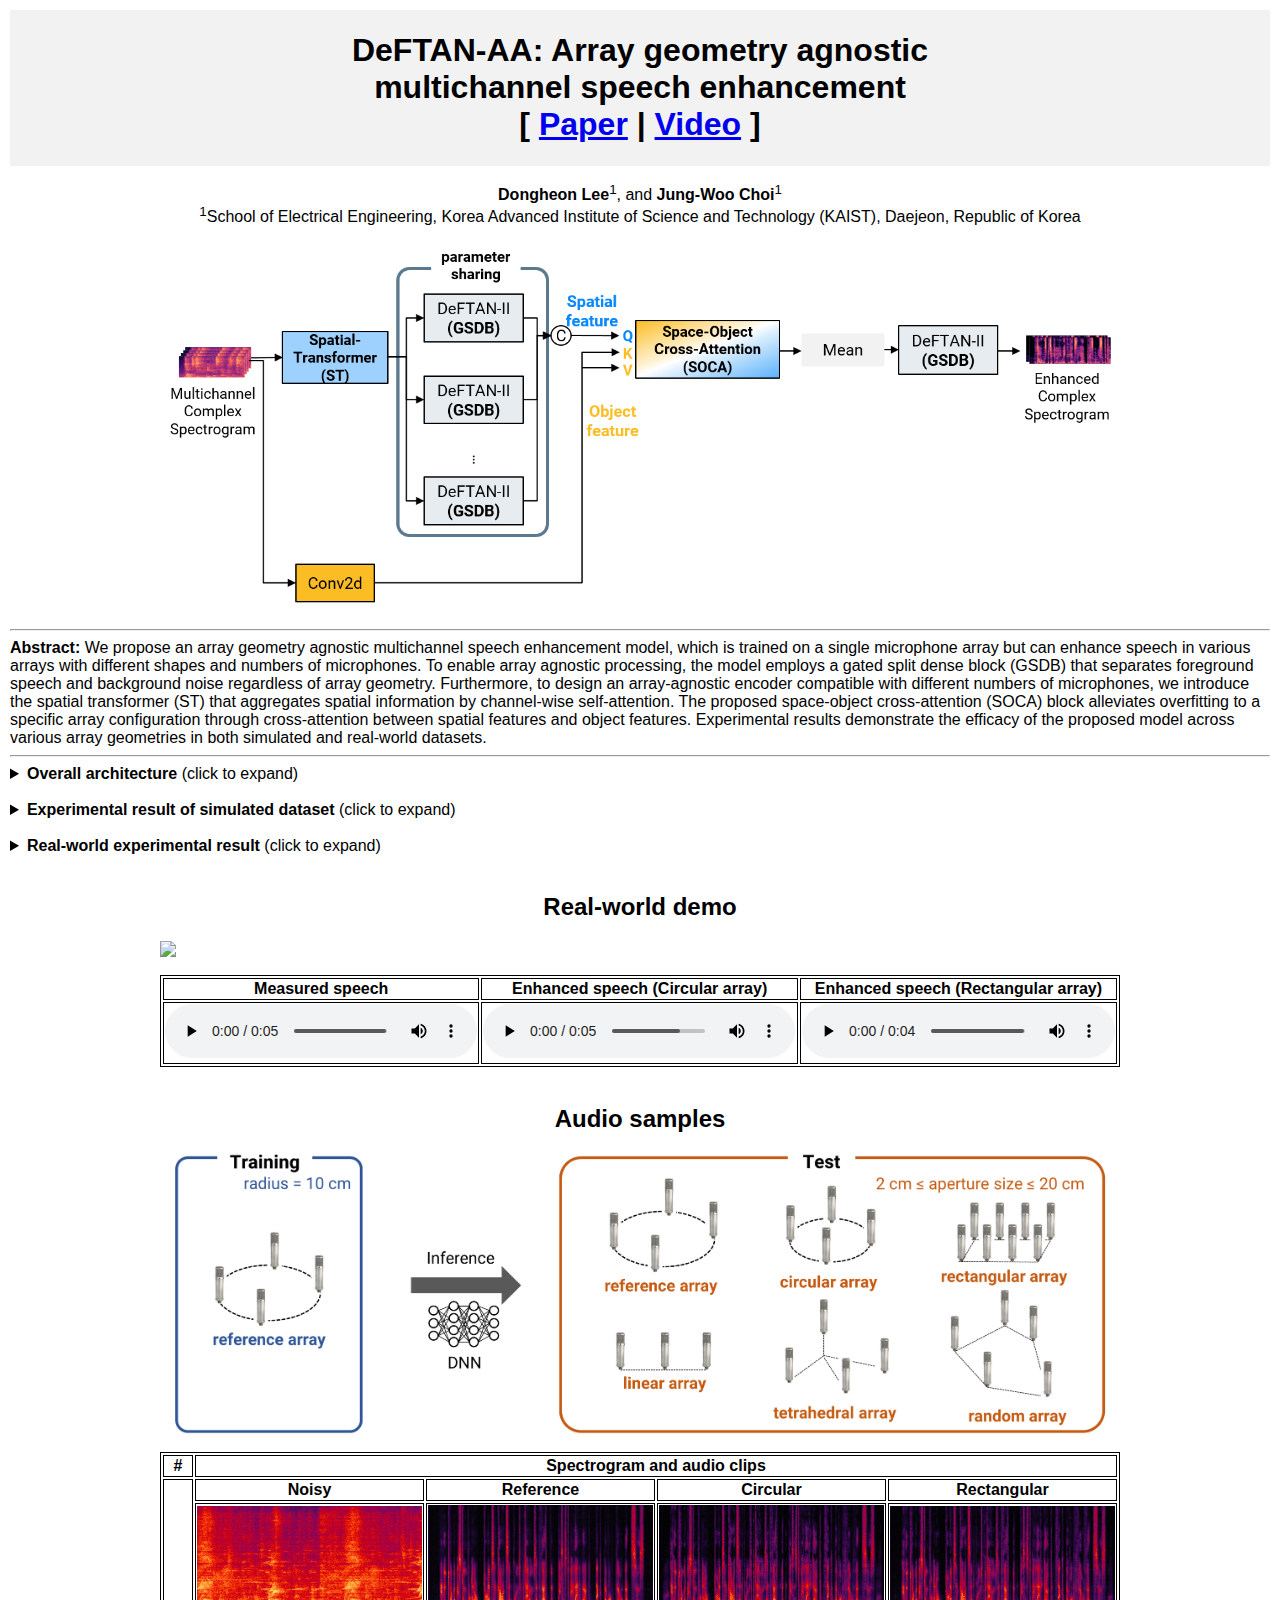
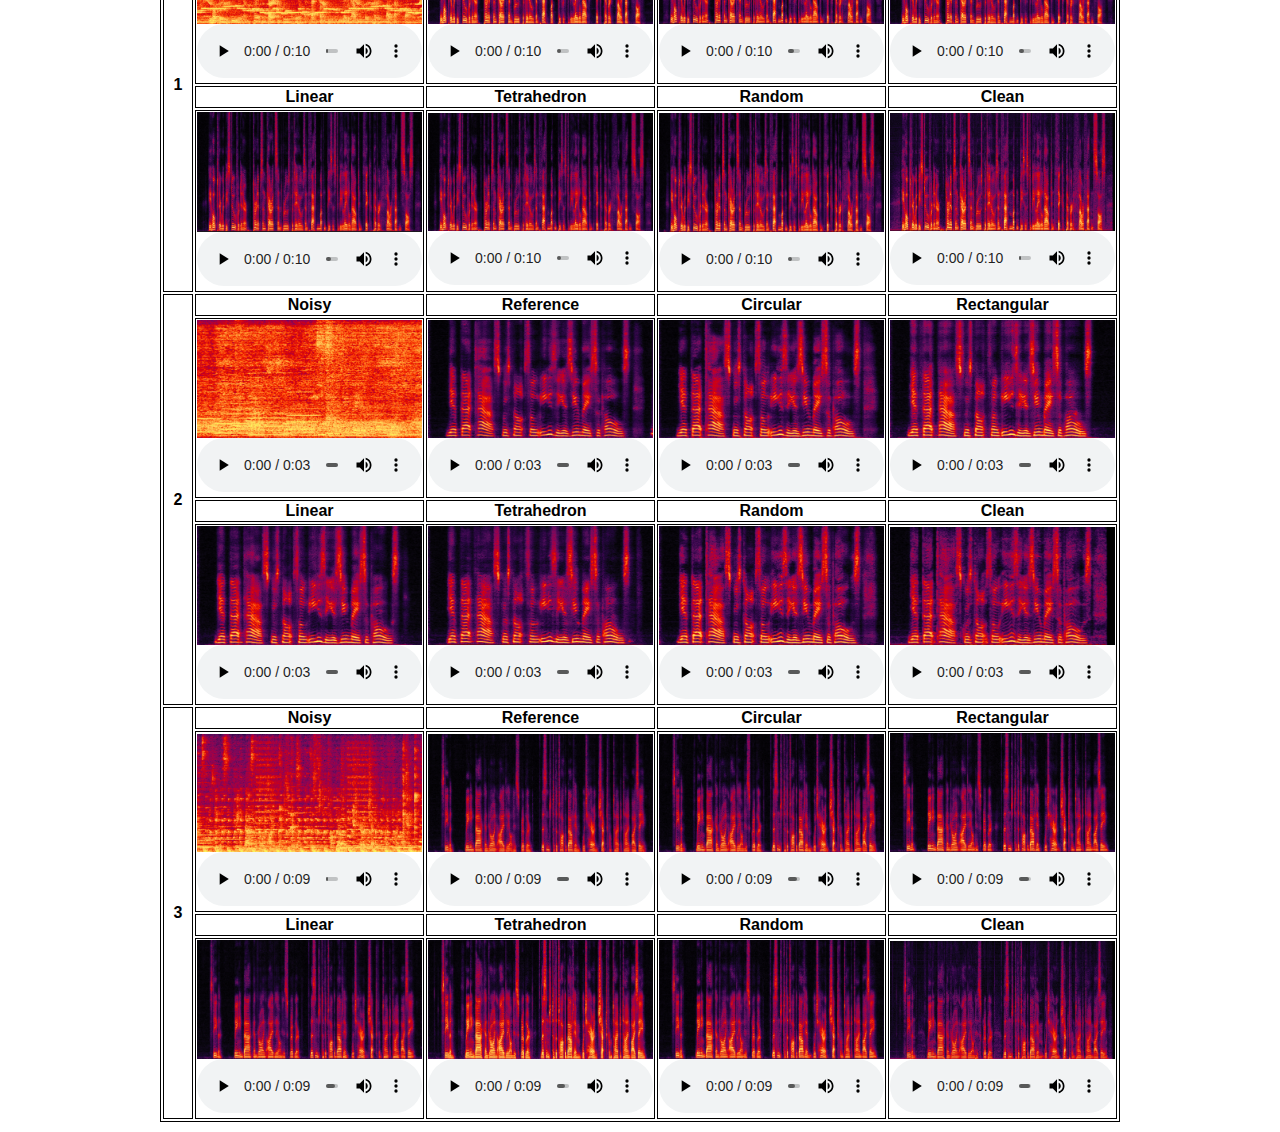
==== commit f8c1a0a1: "Update index.html" ====
--- a/index.html
+++ b/index.html
@@ -60,7 +60,7 @@
     <center>
         <header>
             <h1>DeFTAN-AA: Array geometry agnostic <br> multichannel speech enhancement<br>[ <a href="https://drive.google.com/file/d/1V-At97d8S8PyoD66rHIKIe-IcG5KpiN_/view?usp=drive_link"
-                    target="_blank">Paper</a> | <a href="https://drive.google.com/file/d/1V-At97d8S8PyoD66rHIKIe-IcG5KpiN_/view?usp=drive_link"
+                    target="_blank">Paper</a> | <a href="https://drive.google.com/file/d/1hgyKbgOhG7F5I_KuZJ2cJKiXn2SwQVhv/view?usp=drive_link"
                     target="_blank">Video</a> ]</h1>
         </header>
         <p>
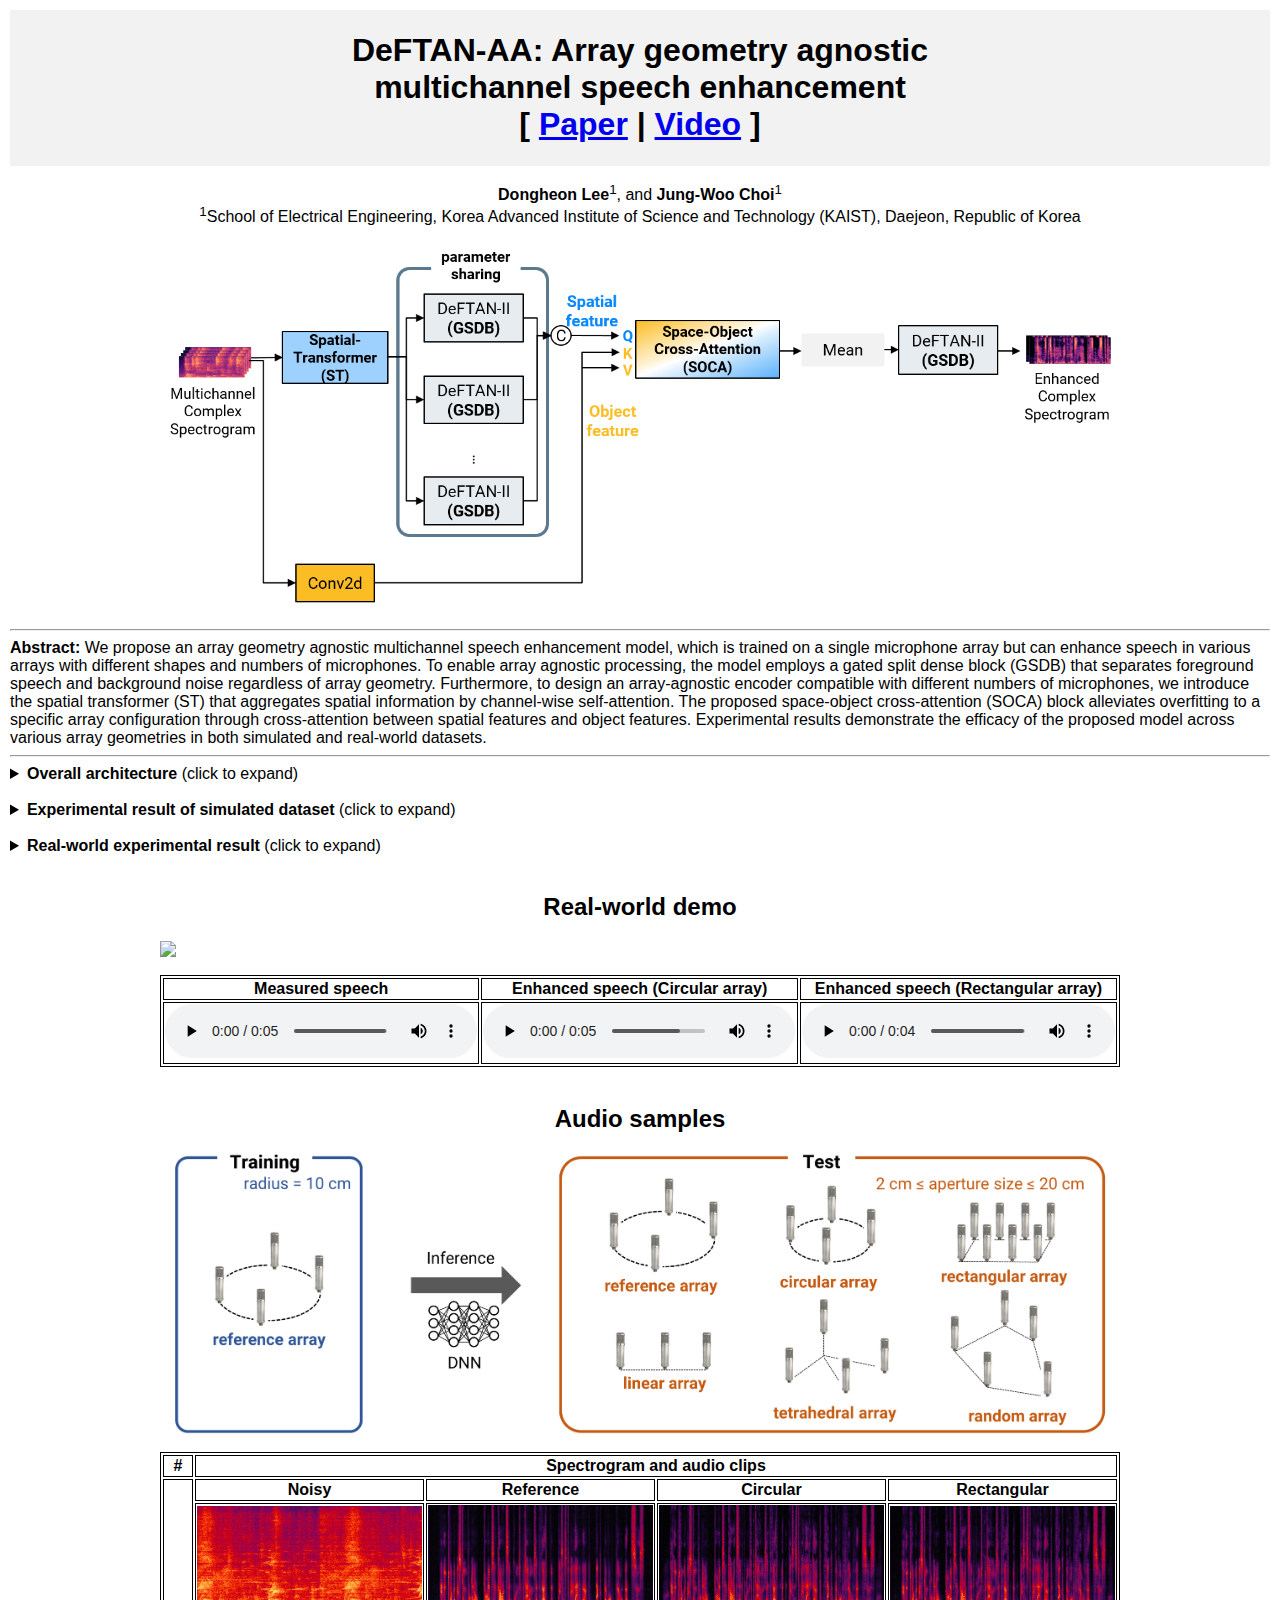
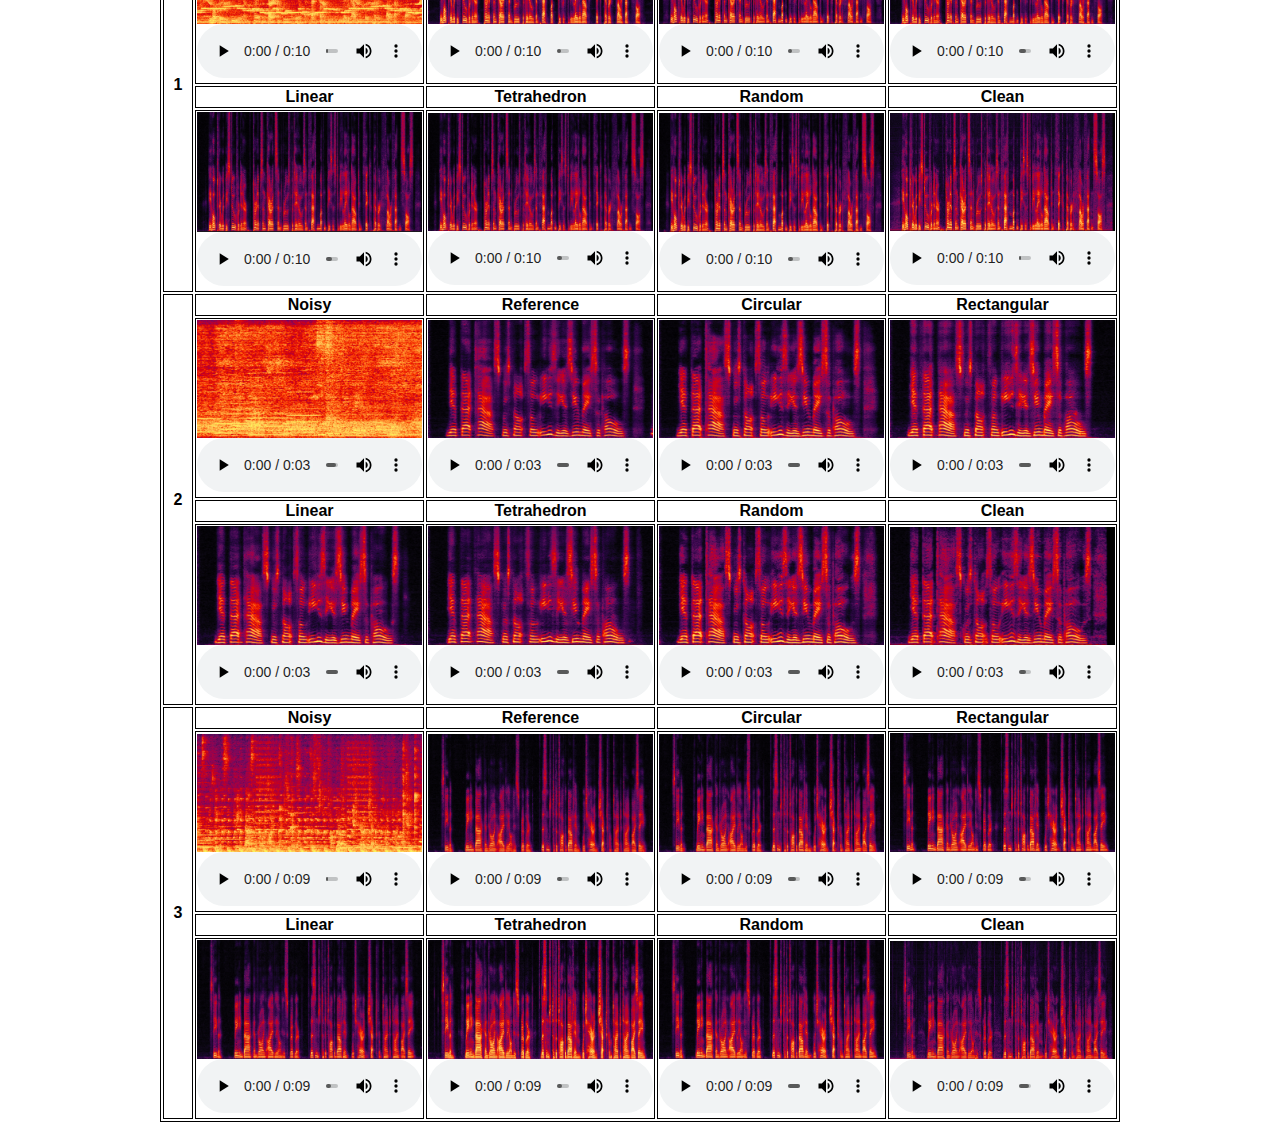
==== commit 0ea684c1: "Update index.html" ====
--- a/index.html
+++ b/index.html
@@ -60,7 +60,7 @@
     <center>
         <header>
             <h1>DeFTAN-AA: Array geometry agnostic <br> multichannel speech enhancement<br>[ <a href="https://drive.google.com/file/d/1V-At97d8S8PyoD66rHIKIe-IcG5KpiN_/view?usp=drive_link"
-                    target="_blank">Paper</a> | <a href="https://drive.google.com/file/d/1hgyKbgOhG7F5I_KuZJ2cJKiXn2SwQVhv/view?usp=drive_link"
+                    target="_blank">Paper</a> | <a href="https://drive.google.com/file/d/1TgMJ4JDsE8atqkAn3w5hWQDvp4nC3r5s/view?usp=drive_link"
                     target="_blank">Video</a> ]</h1>
         </header>
         <p>
